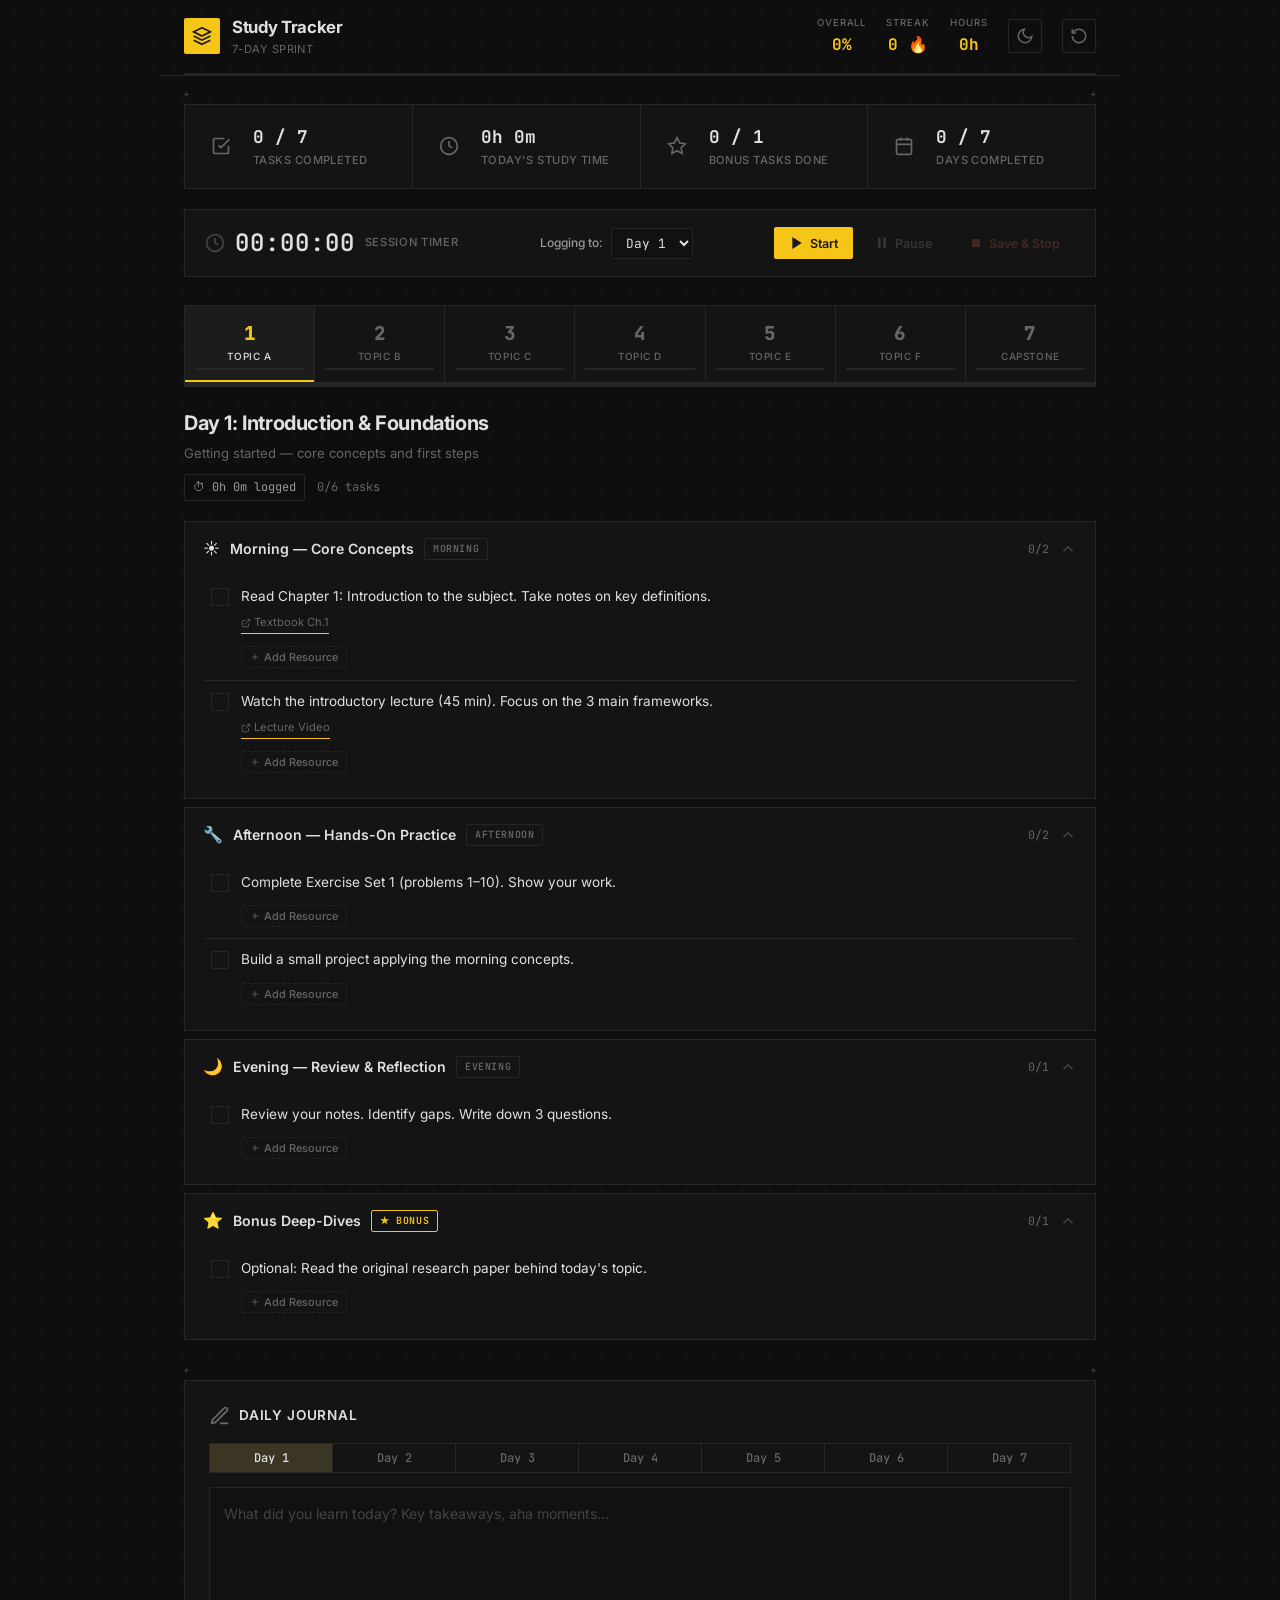
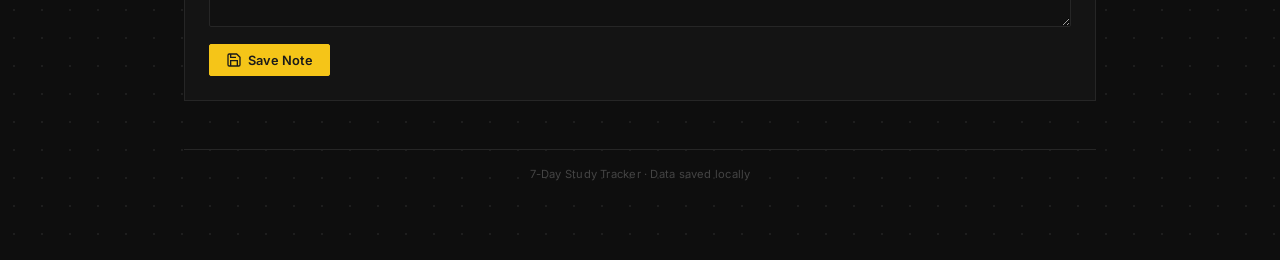
==== study-tracker-webapp-boilerplate/public/index.html @ abbd9bbf "feat: add study-tracker-webapp-boilerplate Reusable boilerplate extracted from Seven-day-AI-Finance-" ====
<!DOCTYPE html>
<html lang="en">
<head>
  <meta charset="UTF-8">
  <meta name="viewport" content="width=device-width, initial-scale=1.0">
  <!-- ✏️ CUSTOMIZE: Page title -->
  <title>7-Day Study Tracker</title>
  <meta name="description" content="Interactive 7-day study tracker">
  <link rel="preconnect" href="https://fonts.googleapis.com">
  <link rel="preconnect" href="https://fonts.gstatic.com" crossorigin>
  <link href="https://fonts.googleapis.com/css2?family=Inter:wght@300;400;500;600;700;800;900&family=JetBrains+Mono:wght@400;500;600&display=swap" rel="stylesheet">
  <link rel="stylesheet" href="style.css">
</head>
<body>
  <div class="app">
    <div class="particles" id="particles"></div>

    <header class="header">
      <div class="header-content">
        <div class="header-left">
          <div class="logo">
            <div class="logo-icon">
              <svg viewBox="0 0 24 24" fill="none" stroke="currentColor" stroke-width="2">
                <path d="M12 2L2 7l10 5 10-5-10-5z"/>
                <path d="M2 17l10 5 10-5"/>
                <path d="M2 12l10 5 10-5"/>
              </svg>
            </div>
            <div>
              <!-- ✏️ CUSTOMIZE: title + subtitle -->
              <h1>Study Tracker</h1>
              <p class="subtitle">7-Day Sprint</p>
            </div>
          </div>
        </div>
        <div class="header-right">
          <div class="header-stat"><span class="stat-label">Overall</span><span class="stat-value" id="overallPercent">0%</span></div>
          <div class="header-stat"><span class="stat-label">Streak</span><span class="stat-value" id="streakCount">0 🔥</span></div>
          <div class="header-stat"><span class="stat-label">Hours</span><span class="stat-value" id="totalHours">0h</span></div>
          <button class="btn-theme" id="themeToggle" title="Toggle theme">
            <svg class="theme-icon icon-moon" viewBox="0 0 24 24" fill="none" stroke="currentColor" stroke-width="2" width="18" height="18"><path d="M21 12.79A9 9 0 1 1 11.21 3 7 7 0 0 0 21 12.79z"/></svg>
            <svg class="theme-icon icon-sun" viewBox="0 0 24 24" fill="none" stroke="currentColor" stroke-width="2" width="18" height="18"><circle cx="12" cy="12" r="5"/><line x1="12" y1="1" x2="12" y2="3"/><line x1="12" y1="21" x2="12" y2="23"/><line x1="4.22" y1="4.22" x2="5.64" y2="5.64"/><line x1="18.36" y1="18.36" x2="19.78" y2="19.78"/><line x1="1" y1="12" x2="3" y2="12"/><line x1="21" y1="12" x2="23" y2="12"/><line x1="4.22" y1="19.78" x2="5.64" y2="18.36"/><line x1="18.36" y1="5.64" x2="19.78" y2="4.22"/></svg>
          </button>
          <button class="btn-reset" id="resetBtn" title="Reset all progress">
            <svg viewBox="0 0 24 24" fill="none" stroke="currentColor" stroke-width="2" width="18" height="18"><path d="M3 12a9 9 0 1 0 9-9 9.75 9.75 0 0 0-6.74 2.74L3 8"/><path d="M3 3v5h5"/></svg>
          </button>
        </div>
      </div>
      <div class="overall-progress"><div class="overall-progress-bar" id="overallBar" style="width: 0%"></div></div>
    </header>

    <div class="stats-grid">
      <div class="stat-card"><div class="stat-card-icon tasks-icon"><svg viewBox="0 0 24 24" fill="none" stroke="currentColor" stroke-width="2"><path d="M9 11l3 3L22 4"/><path d="M21 12v7a2 2 0 0 1-2 2H5a2 2 0 0 1-2-2V5a2 2 0 0 1 2-2h11"/></svg></div><div class="stat-card-info"><span class="stat-card-value" id="completedTasks">0 / 0</span><span class="stat-card-label">Tasks Completed</span></div></div>
      <div class="stat-card"><div class="stat-card-icon time-icon"><svg viewBox="0 0 24 24" fill="none" stroke="currentColor" stroke-width="2"><circle cx="12" cy="12" r="10"/><path d="M12 6v6l4 2"/></svg></div><div class="stat-card-info"><span class="stat-card-value" id="todayHours">0h 0m</span><span class="stat-card-label">Today's Study Time</span></div></div>
      <div class="stat-card"><div class="stat-card-icon bonus-icon"><svg viewBox="0 0 24 24" fill="none" stroke="currentColor" stroke-width="2"><polygon points="12 2 15.09 8.26 22 9.27 17 14.14 18.18 21.02 12 17.77 5.82 21.02 7 14.14 2 9.27 8.91 8.26 12 2"/></svg></div><div class="stat-card-info"><span class="stat-card-value" id="bonusDone">0 / 0</span><span class="stat-card-label">Bonus Tasks Done</span></div></div>
      <div class="stat-card"><div class="stat-card-icon days-icon"><svg viewBox="0 0 24 24" fill="none" stroke="currentColor" stroke-width="2"><rect x="3" y="4" width="18" height="18" rx="2" ry="2"/><line x1="16" y1="2" x2="16" y2="6"/><line x1="8" y1="2" x2="8" y2="6"/><line x1="3" y1="10" x2="21" y2="10"/></svg></div><div class="stat-card-info"><span class="stat-card-value" id="daysComplete">0 / 7</span><span class="stat-card-label">Days Completed</span></div></div>
    </div>

    <div class="timer-bar">
      <div class="timer-display"><div class="timer-icon" id="timerPulse"><svg viewBox="0 0 24 24" fill="none" stroke="currentColor" stroke-width="2" width="20" height="20"><circle cx="12" cy="12" r="10"/><path d="M12 6v6l4 2"/></svg></div><span class="timer-time" id="timerDisplay">00:00:00</span><span class="timer-label">Session Timer</span></div>
      <div class="timer-day-select"><label for="timerDay">Logging to:</label>
        <!-- ✏️ CUSTOMIZE: match day count -->
        <select id="timerDay"><option value="1">Day 1</option><option value="2">Day 2</option><option value="3">Day 3</option><option value="4">Day 4</option><option value="5">Day 5</option><option value="6">Day 6</option><option value="7">Day 7</option></select>
      </div>
      <div class="timer-controls">
        <button class="timer-btn start" id="timerStart"><svg viewBox="0 0 24 24" fill="currentColor" width="16" height="16"><polygon points="5 3 19 12 5 21 5 3"/></svg> Start</button>
        <button class="timer-btn pause" id="timerPause" disabled><svg viewBox="0 0 24 24" fill="currentColor" width="16" height="16"><rect x="6" y="4" width="4" height="16"/><rect x="14" y="4" width="4" height="16"/></svg> Pause</button>
        <button class="timer-btn stop" id="timerStop" disabled><svg viewBox="0 0 24 24" fill="currentColor" width="16" height="16"><rect x="6" y="6" width="12" height="12" rx="1"/></svg> Save & Stop</button>
      </div>
    </div>

    <!-- ✏️ CUSTOMIZE: day pills — one per day, short topic label -->
    <nav class="day-nav">
      <button class="day-pill active" data-day="1"><span class="day-pill-number">1</span><span class="day-pill-label">Topic A</span><div class="day-pill-progress"><div class="day-pill-bar" id="dayBar1"></div></div></button>
      <button class="day-pill" data-day="2"><span class="day-pill-number">2</span><span class="day-pill-label">Topic B</span><div class="day-pill-progress"><div class="day-pill-bar" id="dayBar2"></div></div></button>
      <button class="day-pill" data-day="3"><span class="day-pill-number">3</span><span class="day-pill-label">Topic C</span><div class="day-pill-progress"><div class="day-pill-bar" id="dayBar3"></div></div></button>
      <button class="day-pill" data-day="4"><span class="day-pill-number">4</span><span class="day-pill-label">Topic D</span><div class="day-pill-progress"><div class="day-pill-bar" id="dayBar4"></div></div></button>
      <button class="day-pill" data-day="5"><span class="day-pill-number">5</span><span class="day-pill-label">Topic E</span><div class="day-pill-progress"><div class="day-pill-bar" id="dayBar5"></div></div></button>
      <button class="day-pill" data-day="6"><span class="day-pill-number">6</span><span class="day-pill-label">Topic F</span><div class="day-pill-progress"><div class="day-pill-bar" id="dayBar6"></div></div></button>
      <button class="day-pill" data-day="7"><span class="day-pill-number">7</span><span class="day-pill-label">Capstone</span><div class="day-pill-progress"><div class="day-pill-bar" id="dayBar7"></div></div></button>
    </nav>

    <main class="day-panels" id="dayPanels"></main>

    <section class="journal-section">
      <h2 class="section-title"><svg viewBox="0 0 24 24" fill="none" stroke="currentColor" stroke-width="2" width="22" height="22"><path d="M12 20h9"/><path d="M16.5 3.5a2.121 2.121 0 0 1 3 3L7 19l-4 1 1-4L16.5 3.5z"/></svg> Daily Journal</h2>
      <!-- ✏️ CUSTOMIZE: match day count -->
      <div class="journal-tabs">
        <button class="journal-tab active" data-jday="1">Day 1</button><button class="journal-tab" data-jday="2">Day 2</button><button class="journal-tab" data-jday="3">Day 3</button><button class="journal-tab" data-jday="4">Day 4</button><button class="journal-tab" data-jday="5">Day 5</button><button class="journal-tab" data-jday="6">Day 6</button><button class="journal-tab" data-jday="7">Day 7</button>
      </div>
      <div class="journal-area">
        <textarea id="journalText" placeholder="What did you learn today? Key takeaways, aha moments..."></textarea>
        <button class="journal-save" id="journalSave"><svg viewBox="0 0 24 24" fill="none" stroke="currentColor" stroke-width="2" width="16" height="16"><path d="M19 21H5a2 2 0 0 1-2-2V5a2 2 0 0 1 2-2h11l5 5v11a2 2 0 0 1-2 2z"/><polyline points="17 21 17 13 7 13 7 21"/><polyline points="7 3 7 8 15 8"/></svg> Save Note</button>
      </div>
    </section>

    <footer class="footer"><p>7-Day Study Tracker · Data saved locally</p></footer>
  </div>
  <script src="app.js"></script>
</body>
</html>
---- study-tracker-webapp-boilerplate/public/style.css ----
/* ===== DESIGN TOKENS — F13-INSPIRED ===== */
:root {
  /* Dark palette (default) */
  --bg-primary: #0e0e0e;
  --bg-secondary: #161616;
  --bg-card: #141414;
  --bg-card-hover: #1c1c1c;
  --bg-surface: #111111;

  /* Accent — warm yellow */
  --accent: #F5C518;
  --accent-hover: #d4a017;
  --accent-dim: rgba(245, 197, 24, 0.10);
  --accent-text: #1a1a1a;

  /* Functional */
  --green: #3cb371;
  --green-dim: rgba(60, 179, 113, 0.10);
  --red: #cd5c5c;
  --red-dim: rgba(205, 92, 92, 0.08);

  /* Text */
  --text-primary: #e0e0e0;
  --text-secondary: #999999;
  --text-muted: #666666;
  --text-dim: #444444;

  /* Borders */
  --border-color: #262626;
  --border-hover: #3a3a3a;
  --border-active: #F5C518;

  /* Grid dots */
  --dot-color: #1e1e1e;

  /* Layout */
  --container-max: 960px;
  --radius: 2px;

  /* Shadows — minimal */
  --shadow: 0 1px 2px rgba(0,0,0,0.15);

  /* Transitions */
  --transition: 0.2s ease;
}

/* ===== LIGHT THEME ===== */
[data-theme="light"] {
  --bg-primary: #fafaf8;
  --bg-secondary: #f0f0ec;
  --bg-card: #ffffff;
  --bg-card-hover: #f8f8f5;
  --bg-surface: #f5f5f2;

  --accent: #F5C518;
  --accent-hover: #d4a017;
  --accent-dim: rgba(245, 197, 24, 0.10);
  --accent-text: #1a1a1a;

  --green: #2d8a4e;
  --green-dim: rgba(45, 138, 78, 0.08);
  --red: #c93c37;
  --red-dim: rgba(201, 60, 55, 0.06);

  --text-primary: #1a1a1a;
  --text-secondary: #555555;
  --text-muted: #888888;
  --text-dim: #bbbbbb;

  --border-color: #e0e0dc;
  --border-hover: #ccc;
  --border-active: #1a1a1a;

  --dot-color: #d8d8d4;

  --shadow: 0 1px 2px rgba(0,0,0,0.04);
}

/* ===== RESET & BASE ===== */
*, *::before, *::after {
  box-sizing: border-box;
  margin: 0;
  padding: 0;
}

html {
  scroll-behavior: smooth;
  -webkit-font-smoothing: antialiased;
  -moz-osx-font-smoothing: grayscale;
}

body {
  font-family: 'Inter', -apple-system, BlinkMacSystemFont, sans-serif;
  background-color: var(--bg-primary);
  background-image: radial-gradient(circle, var(--dot-color) 0.8px, transparent 0.8px);
  background-size: 28px 28px;
  color: var(--text-primary);
  line-height: 1.6;
  min-height: 100vh;
  overflow-x: hidden;
  transition: background-color 0.3s ease, color 0.3s ease;
}

/* Smooth theme transitions */
.header, .stat-card, .timer-bar, .block-card,
.day-pill, .journal-section, #journalText,
.timer-day-select select, .task-checkbox,
.journal-tab, .resource-link, .footer,
.block-header, .add-resource-form, .resource-input {
  transition: background-color 0.3s ease, color 0.3s ease,
              border-color 0.3s ease;
}

/* ===== HIDE PARTICLES (replaced by dot grid) ===== */
.particles {
  display: none;
}

/* ===== APP CONTAINER ===== */
.app {
  position: relative;
  z-index: 1;
  max-width: var(--container-max);
  margin: 0 auto;
  padding: 0 24px 60px;
}

/* ===== HEADER ===== */
.header {
  position: sticky;
  top: 0;
  z-index: 100;
  background-color: var(--bg-primary);
  background-image: radial-gradient(circle, var(--dot-color) 0.8px, transparent 0.8px);
  background-size: 28px 28px;
  border-bottom: 1px solid var(--border-color);
  margin: 0 -24px;
  padding: 0 24px;
}

.header-content {
  display: flex;
  align-items: center;
  justify-content: space-between;
  padding: 14px 0;
  gap: 16px;
}

.header-left { display: flex; align-items: center; }

.logo {
  display: flex;
  align-items: center;
  gap: 12px;
}

.logo-icon {
  width: 36px;
  height: 36px;
  background: var(--accent);
  border-radius: var(--radius);
  display: flex;
  align-items: center;
  justify-content: center;
  color: var(--accent-text);
  flex-shrink: 0;
}

.logo-icon svg {
  width: 20px;
  height: 20px;
}

.logo h1 {
  font-size: 1.05rem;
  font-weight: 700;
  color: var(--text-primary);
  letter-spacing: -0.02em;
}

.subtitle {
  font-size: 0.7rem;
  color: var(--text-muted);
  font-weight: 400;
  letter-spacing: 0.04em;
  text-transform: uppercase;
}

.header-right {
  display: flex;
  align-items: center;
  gap: 20px;
}

.header-stat {
  display: flex;
  flex-direction: column;
  align-items: center;
  gap: 1px;
}

.stat-label {
  font-size: 0.6rem;
  color: var(--text-muted);
  text-transform: uppercase;
  letter-spacing: 0.1em;
  font-weight: 500;
}

.stat-value {
  font-size: 1rem;
  font-weight: 700;
  font-family: 'JetBrains Mono', monospace;
  color: var(--accent);
}

.btn-reset {
  background: transparent;
  border: 1px solid var(--border-color);
  color: var(--text-muted);
  border-radius: var(--radius);
  padding: 7px;
  cursor: pointer;
  transition: all var(--transition);
  display: flex;
  align-items: center;
  justify-content: center;
}

.btn-reset:hover {
  border-color: var(--red);
  color: var(--red);
}

/* Theme toggle */
.btn-theme {
  background: transparent;
  border: 1px solid var(--border-color);
  color: var(--text-muted);
  border-radius: var(--radius);
  padding: 7px;
  cursor: pointer;
  transition: all var(--transition);
  display: flex;
  align-items: center;
  justify-content: center;
  position: relative;
  width: 34px;
  height: 34px;
  overflow: hidden;
}

.btn-theme:hover {
  border-color: var(--accent);
  color: var(--accent);
}

.btn-theme .theme-icon {
  position: absolute;
  transition: transform 0.3s ease, opacity 0.2s ease;
}

.btn-theme .icon-sun { opacity: 0; transform: rotate(-90deg) scale(0.5); }
.btn-theme .icon-moon { opacity: 1; transform: rotate(0deg) scale(1); }

[data-theme="light"] .btn-theme .icon-sun { opacity: 1; transform: rotate(0deg) scale(1); }
[data-theme="light"] .btn-theme .icon-moon { opacity: 0; transform: rotate(90deg) scale(0.5); }

/* Overall progress */
.overall-progress {
  height: 2px;
  background: var(--border-color);
  overflow: hidden;
}

.overall-progress-bar {
  height: 100%;
  background: var(--accent);
  transition: width 0.6s cubic-bezier(0.4, 0, 0.2, 1);
}

/* ===== STATS GRID ===== */
.stats-grid {
  display: grid;
  grid-template-columns: repeat(4, 1fr);
  gap: 1px;
  margin-top: 28px;
  background: var(--border-color);
  border: 1px solid var(--border-color);
  position: relative;
}

/* F13-style corner markers */
.stats-grid::before,
.stats-grid::after {
  content: '+';
  position: absolute;
  font-family: 'JetBrains Mono', monospace;
  font-size: 11px;
  color: var(--text-dim);
  pointer-events: none;
  z-index: 2;
  line-height: 1;
}

.stats-grid::before { top: -16px; left: -2px; }
.stats-grid::after { top: -16px; right: -2px; }

.stat-card {
  background: var(--bg-card);
  padding: 18px;
  display: flex;
  align-items: center;
  gap: 14px;
  transition: background var(--transition);
}

.stat-card:hover {
  background: var(--bg-card-hover);
}

.stat-card-icon {
  width: 36px;
  height: 36px;
  display: flex;
  align-items: center;
  justify-content: center;
  flex-shrink: 0;
  color: var(--text-muted);
}

.stat-card-icon svg {
  width: 20px;
  height: 20px;
}

/* Remove colored icon backgrounds — monochrome */
.tasks-icon, .time-icon, .bonus-icon, .days-icon {
  background: none;
  color: var(--text-muted);
}

.stat-card-info { display: flex; flex-direction: column; gap: 1px; }

.stat-card-value {
  font-size: 1.1rem;
  font-weight: 700;
  font-family: 'JetBrains Mono', monospace;
}

.stat-card-label {
  font-size: 0.7rem;
  color: var(--text-muted);
  font-weight: 500;
  text-transform: uppercase;
  letter-spacing: 0.04em;
}

/* ===== TIMER BAR ===== */
.timer-bar {
  margin-top: 20px;
  background: var(--bg-card);
  border: 1px solid var(--border-color);
  padding: 14px 20px;
  display: flex;
  align-items: center;
  justify-content: space-between;
  gap: 16px;
  flex-wrap: wrap;
}

.timer-display {
  display: flex;
  align-items: center;
  gap: 10px;
}

.timer-icon {
  color: var(--text-dim);
  display: flex;
  transition: color var(--transition);
}

.timer-icon.active {
  color: var(--accent);
  animation: pulse 1.5s ease-in-out infinite;
}

@keyframes pulse {
  0%, 100% { opacity: 1; }
  50% { opacity: 0.4; }
}

.timer-time {
  font-family: 'JetBrains Mono', monospace;
  font-size: 1.5rem;
  font-weight: 600;
  letter-spacing: 0.04em;
  color: var(--text-primary);
}

.timer-label {
  font-size: 0.7rem;
  color: var(--text-muted);
  font-weight: 500;
  text-transform: uppercase;
  letter-spacing: 0.06em;
}

.timer-day-select {
  display: flex;
  align-items: center;
  gap: 8px;
}

.timer-day-select label {
  font-size: 0.75rem;
  color: var(--text-secondary);
  font-weight: 500;
}

.timer-day-select select {
  background: var(--bg-surface);
  border: 1px solid var(--border-color);
  color: var(--text-primary);
  padding: 5px 10px;
  border-radius: var(--radius);
  font-family: 'JetBrains Mono', monospace;
  font-size: 0.8rem;
  cursor: pointer;
  outline: none;
  transition: border-color var(--transition);
}

.timer-day-select select:focus {
  border-color: var(--accent);
}

.timer-controls {
  display: flex;
  gap: 6px;
}

.timer-btn {
  display: flex;
  align-items: center;
  gap: 5px;
  padding: 7px 14px;
  border: 1px solid transparent;
  border-radius: var(--radius);
  font-family: 'Inter', sans-serif;
  font-size: 0.78rem;
  font-weight: 600;
  cursor: pointer;
  transition: all var(--transition);
}

.timer-btn:disabled {
  opacity: 0.25;
  cursor: not-allowed;
}

.timer-btn.start {
  background: var(--accent);
  color: var(--accent-text);
  border-color: var(--accent);
}

.timer-btn.start:not(:disabled):hover {
  background: var(--accent-hover);
  border-color: var(--accent-hover);
}

.timer-btn.pause {
  background: transparent;
  color: var(--text-secondary);
  border-color: var(--border-color);
}

.timer-btn.pause:not(:disabled):hover {
  border-color: var(--text-secondary);
}

.timer-btn.stop {
  background: transparent;
  color: var(--red);
  border-color: var(--border-color);
}

.timer-btn.stop:not(:disabled):hover {
  border-color: var(--red);
}

/* ===== DAY NAVIGATION ===== */
.day-nav {
  display: flex;
  gap: 1px;
  margin-top: 28px;
  overflow-x: auto;
  padding-bottom: 4px;
  background: var(--border-color);
  border: 1px solid var(--border-color);
  scrollbar-width: thin;
  scrollbar-color: var(--text-dim) transparent;
}

.day-pill {
  flex: 1;
  min-width: 100px;
  background: var(--bg-card);
  border: none;
  padding: 14px 10px 12px;
  cursor: pointer;
  transition: all var(--transition);
  display: flex;
  flex-direction: column;
  align-items: center;
  gap: 4px;
  color: var(--text-muted);
  font-family: 'Inter', sans-serif;
  position: relative;
}

.day-pill:hover {
  background: var(--bg-card-hover);
  color: var(--text-secondary);
}

.day-pill.active {
  background: var(--bg-card-hover);
  color: var(--text-primary);
}

.day-pill.active::after {
  content: '';
  position: absolute;
  bottom: 0;
  left: 0;
  right: 0;
  height: 2px;
  background: var(--accent);
}

.day-pill.completed {
  color: var(--green);
}

.day-pill-number {
  font-size: 1.2rem;
  font-weight: 800;
  font-family: 'JetBrains Mono', monospace;
  transition: color var(--transition);
}

.day-pill.active .day-pill-number { color: var(--accent); }
.day-pill.completed .day-pill-number { color: var(--green); }

.day-pill-label {
  font-size: 0.62rem;
  font-weight: 500;
  text-transform: uppercase;
  letter-spacing: 0.06em;
}

.day-pill-progress {
  width: 100%;
  height: 2px;
  background: var(--border-color);
  overflow: hidden;
  margin-top: 2px;
}

.day-pill-bar {
  height: 100%;
  background: var(--accent);
  transition: width 0.6s cubic-bezier(0.4, 0, 0.2, 1);
  width: 0%;
}

.day-pill.completed .day-pill-bar {
  background: var(--green);
}

/* ===== DAY PANELS ===== */
.day-panels {
  margin-top: 20px;
}

.day-panel {
  display: none;
  animation: fadeSlideIn 0.25s ease;
}

.day-panel.active {
  display: block;
}

@keyframes fadeSlideIn {
  from { opacity: 0; transform: translateY(8px); }
  to { opacity: 1; transform: translateY(0); }
}

.day-header {
  margin-bottom: 20px;
}

.day-title {
  font-size: 1.25rem;
  font-weight: 700;
  letter-spacing: -0.02em;
  margin-bottom: 4px;
}

.day-subtitle {
  font-size: 0.82rem;
  color: var(--text-muted);
}

.day-meta {
  display: flex;
  align-items: center;
  gap: 12px;
  margin-top: 10px;
}

.day-time-logged {
  font-size: 0.75rem;
  color: var(--text-secondary);
  font-family: 'JetBrains Mono', monospace;
  border: 1px solid var(--border-color);
  padding: 3px 8px;
  border-radius: var(--radius);
}

.day-progress-text {
  font-size: 0.75rem;
  color: var(--text-muted);
  font-family: 'JetBrains Mono', monospace;
}

/* ===== BLOCK CARDS ===== */
.block-card {
  background: var(--bg-card);
  border: 1px solid var(--border-color);
  margin-bottom: 8px;
  overflow: hidden;
}

.block-card:hover {
  border-color: var(--border-hover);
}

.block-header {
  display: flex;
  align-items: center;
  justify-content: space-between;
  padding: 14px 18px;
  cursor: pointer;
  user-select: none;
  transition: background var(--transition);
}

.block-header:hover {
  background: var(--bg-card-hover);
}

.block-header-left {
  display: flex;
  align-items: center;
  gap: 10px;
}

.block-icon {
  font-size: 1rem;
}

.block-title {
  font-size: 0.88rem;
  font-weight: 600;
}

.block-badge {
  font-size: 0.62rem;
  font-weight: 600;
  padding: 2px 8px;
  border-radius: var(--radius);
  font-family: 'JetBrains Mono', monospace;
  text-transform: uppercase;
  letter-spacing: 0.06em;
  border: 1px solid var(--border-color);
  color: var(--text-muted);
}

/* Uniform badges — monochrome except bonus */
.badge-morning { border-color: var(--border-color); color: var(--text-muted); }
.badge-afternoon { border-color: var(--border-color); color: var(--text-muted); }
.badge-evening { border-color: var(--border-color); color: var(--text-muted); }
.badge-bonus { border-color: var(--accent); color: var(--accent); }

.block-header-right {
  display: flex;
  align-items: center;
  gap: 10px;
}

.block-count {
  font-size: 0.72rem;
  color: var(--text-muted);
  font-family: 'JetBrains Mono', monospace;
}

.block-chevron {
  color: var(--text-dim);
  transition: transform var(--transition);
  display: flex;
}

.block-card.expanded .block-chevron {
  transform: rotate(180deg);
}

.block-content {
  max-height: 0;
  overflow: hidden;
  transition: max-height 0.35s cubic-bezier(0.4, 0, 0.2, 1);
}

.block-card.expanded .block-content {
  max-height: 2000px;
}

.block-tasks {
  padding: 0 18px 14px;
  display: flex;
  flex-direction: column;
  gap: 0;
}

/* ===== TASK ITEMS ===== */
.task-item {
  display: flex;
  align-items: flex-start;
  gap: 12px;
  padding: 10px 8px;
  border-bottom: 1px solid var(--border-color);
  transition: background var(--transition);
  cursor: pointer;
}

.task-item:last-child {
  border-bottom: none;
}

.task-item:hover {
  background: var(--bg-card-hover);
}

/* Square checkboxes — f13 style */
.task-checkbox {
  appearance: none;
  -webkit-appearance: none;
  width: 18px;
  height: 18px;
  min-width: 18px;
  border: 1.5px solid var(--border-color);
  border-radius: 0;
  cursor: pointer;
  transition: all var(--transition);
  position: relative;
  margin-top: 2px;
  background: transparent;
}

.task-checkbox:hover {
  border-color: var(--accent);
}

.task-checkbox:checked {
  background: var(--accent);
  border-color: var(--accent);
}

.task-checkbox:checked::after {
  content: '';
  position: absolute;
  top: 2px;
  left: 5px;
  width: 5px;
  height: 9px;
  border: solid var(--accent-text);
  border-width: 0 2px 2px 0;
  transform: rotate(45deg);
}

.task-info {
  flex: 1;
  display: flex;
  flex-direction: column;
  gap: 4px;
}

.task-text {
  font-size: 0.85rem;
  color: var(--text-primary);
  line-height: 1.55;
  transition: all var(--transition);
}

.task-item.done .task-text {
  color: var(--text-dim);
  text-decoration: line-through;
  text-decoration-color: var(--text-dim);
}

/* Resource links — minimal, underline style */
.task-resources {
  display: flex;
  flex-wrap: wrap;
  gap: 8px;
  margin-top: 2px;
}

.resource-link {
  font-size: 0.7rem;
  color: var(--text-muted);
  background: none;
  padding: 1px 0;
  text-decoration: none;
  border-bottom: 1px solid var(--accent);
  transition: all var(--transition);
  display: inline-flex;
  align-items: center;
  gap: 3px;
}

.resource-link:hover {
  color: var(--text-primary);
}

.resource-link svg {
  width: 10px;
  height: 10px;
}

/* ===== JOURNAL ===== */
.journal-section {
  margin-top: 40px;
  background: var(--bg-card);
  border: 1px solid var(--border-color);
  padding: 24px;
  position: relative;
}

/* F13-style corner markers */
.journal-section::before,
.journal-section::after {
  content: '+';
  position: absolute;
  font-family: 'JetBrains Mono', monospace;
  font-size: 11px;
  color: var(--text-dim);
  pointer-events: none;
  z-index: 2;
  line-height: 1;
}

.journal-section::before { top: -16px; left: -2px; }
.journal-section::after { top: -16px; right: -2px; }

.section-title {
  display: flex;
  align-items: center;
  gap: 8px;
  font-size: 0.85rem;
  font-weight: 600;
  margin-bottom: 16px;
  color: var(--text-primary);
  text-transform: uppercase;
  letter-spacing: 0.06em;
}

.section-title svg { color: var(--text-muted); }

.journal-tabs {
  display: flex;
  gap: 1px;
  margin-bottom: 14px;
  background: var(--border-color);
  border: 1px solid var(--border-color);
  flex-wrap: wrap;
}

.journal-tab {
  padding: 6px 14px;
  border: none;
  background: var(--bg-card);
  color: var(--text-muted);
  font-family: 'JetBrains Mono', monospace;
  font-size: 0.75rem;
  font-weight: 500;
  cursor: pointer;
  transition: all var(--transition);
  flex: 1;
  text-align: center;
}

.journal-tab:hover {
  background: var(--bg-card-hover);
  color: var(--text-secondary);
}

.journal-tab.active {
  background: var(--accent-dim);
  color: var(--text-primary);
}

.journal-tab.has-content::after {
  content: '';
  display: inline-block;
  width: 4px;
  height: 4px;
  background: var(--accent);
  border-radius: 50%;
  margin-left: 5px;
  vertical-align: middle;
}

.journal-area {
  position: relative;
}

#journalText {
  width: 100%;
  min-height: 140px;
  background: var(--bg-surface);
  border: 1px solid var(--border-color);
  border-radius: var(--radius);
  color: var(--text-primary);
  font-family: 'Inter', sans-serif;
  font-size: 0.88rem;
  line-height: 1.7;
  padding: 14px;
  resize: vertical;
  outline: none;
  transition: border-color var(--transition);
}

#journalText:focus {
  border-color: var(--accent);
}

#journalText::placeholder {
  color: var(--text-dim);
}

.journal-save {
  display: inline-flex;
  align-items: center;
  gap: 6px;
  margin-top: 10px;
  padding: 7px 16px;
  background: var(--accent);
  border: 1px solid var(--accent);
  border-radius: var(--radius);
  color: var(--accent-text);
  font-family: 'Inter', sans-serif;
  font-size: 0.8rem;
  font-weight: 600;
  cursor: pointer;
  transition: all var(--transition);
}

.journal-save:hover {
  background: var(--accent-hover);
  border-color: var(--accent-hover);
}

.journal-save.saved {
  background: var(--green);
  border-color: var(--green);
  color: white;
}

/* ===== FOOTER ===== */
.footer {
  margin-top: 48px;
  text-align: center;
  padding: 16px 0;
  border-top: 1px solid var(--border-color);
}

.footer p {
  font-size: 0.7rem;
  color: var(--text-dim);
  letter-spacing: 0.02em;
}

/* ===== CUSTOM RESOURCES ===== */
.add-resource-wrapper {
  margin-top: 6px;
}

.add-resource-btn {
  display: inline-flex;
  align-items: center;
  gap: 4px;
  font-size: 0.68rem;
  color: var(--text-muted);
  background: transparent;
  border: 1px dashed var(--border-color);
  border-radius: var(--radius);
  padding: 3px 8px;
  cursor: pointer;
  font-family: 'Inter', sans-serif;
  font-weight: 500;
  transition: all var(--transition);
}

.add-resource-btn:hover {
  color: var(--accent);
  border-color: var(--accent);
}

.add-resource-btn svg {
  width: 10px;
  height: 10px;
}

.add-resource-form {
  margin-top: 8px;
  padding: 10px;
  background: var(--bg-surface);
  border: 1px solid var(--border-color);
  border-radius: var(--radius);
  flex-direction: column;
  gap: 6px;
  animation: fadeSlideIn 0.2s ease;
}

.resource-input {
  width: 100%;
  padding: 7px 10px;
  background: var(--bg-secondary);
  border: 1px solid var(--border-color);
  border-radius: var(--radius);
  color: var(--text-primary);
  font-family: 'Inter', sans-serif;
  font-size: 0.8rem;
  outline: none;
  transition: border-color var(--transition);
}

.resource-input:focus {
  border-color: var(--accent);
}

.resource-input::placeholder {
  color: var(--text-dim);
}

.resource-form-actions {
  display: flex;
  gap: 6px;
}

.resource-form-btn {
  padding: 5px 12px;
  border-radius: var(--radius);
  font-family: 'Inter', sans-serif;
  font-size: 0.75rem;
  font-weight: 600;
  cursor: pointer;
  transition: all var(--transition);
  border: 1px solid transparent;
}

.resource-form-btn.save {
  background: var(--accent);
  color: var(--accent-text);
  border-color: var(--accent);
}

.resource-form-btn.save:hover {
  background: var(--accent-hover);
}

.resource-form-btn.cancel {
  background: transparent;
  color: var(--text-muted);
  border-color: var(--border-color);
}

.resource-form-btn.cancel:hover {
  border-color: var(--text-muted);
}

.custom-resource {
  position: relative;
}

.resource-remove {
  display: inline-flex;
  align-items: center;
  justify-content: center;
  width: 13px;
  height: 13px;
  font-size: 0.65rem;
  line-height: 1;
  border-radius: 0;
  background: var(--red-dim);
  color: var(--red);
  margin-left: 3px;
  cursor: pointer;
  transition: all var(--transition);
  font-style: normal;
}

.resource-remove:hover {
  background: var(--red);
  color: white;
}

/* ===== COMMENTS (Google Docs gutter) ===== */
.task-item {
  position: relative;
}

/* Trigger button on each task */
.comment-trigger {
  display: flex;
  align-items: center;
  justify-content: center;
  width: 26px;
  height: 26px;
  background: transparent;
  border: 1px solid transparent;
  border-radius: var(--radius);
  color: var(--text-dim);
  cursor: pointer;
  transition: all var(--transition);
  flex-shrink: 0;
  opacity: 0;
  pointer-events: none;
  position: relative;
}

.task-item:hover .comment-trigger,
.comment-trigger.has-comments {
  opacity: 1;
  pointer-events: auto;
}

.comment-trigger:hover {
  color: var(--accent);
  border-color: var(--accent);
  background: var(--accent-dim);
}

.comment-trigger.has-comments {
  color: var(--accent);
}

.comment-trigger svg { width: 14px; height: 14px; }

.comment-count {
  position: absolute;
  top: -4px;
  right: -4px;
  min-width: 14px;
  height: 14px;
  font-size: 0.55rem;
  font-weight: 700;
  font-family: 'JetBrains Mono', monospace;
  background: var(--accent);
  color: var(--accent-text);
  border-radius: 7px;
  display: flex;
  align-items: center;
  justify-content: center;
  padding: 0 3px;
  line-height: 1;
}

.comment-count:empty { display: none; }

/* Active task highlight */
.task-item.commenting {
  background: var(--accent-dim) !important;
  border-left: 3px solid var(--accent);
  padding-left: 5px;
}

/* Right-side comment cards (always visible) */
.comment-card {
  position: fixed;
  width: 260px;
  background: var(--bg-card);
  border: 1px solid var(--border-color);
  border-left: 3px solid var(--accent);
  z-index: 50;
  font-family: 'Inter', sans-serif;
  transition: top 0.15s ease, opacity 0.15s ease;
  pointer-events: auto;
  max-height: 360px;
  display: flex;
  flex-direction: column;
}

.comment-card.composing {
  z-index: 1000;
  box-shadow: 0 4px 20px rgba(0,0,0,0.12);
}

[data-theme="light"] .comment-card.composing {
  box-shadow: 0 4px 20px rgba(0,0,0,0.06);
}

/* Comment items */
.comment-list {
  overflow-y: auto;
  flex: 1;
  min-height: 0;
}

.comment-item {
  padding: 8px 12px;
  border-bottom: 1px solid var(--border-color);
}

.comment-item:last-child { border-bottom: none; }

.comment-text {
  font-size: 0.8rem;
  color: var(--text-primary);
  line-height: 1.45;
  margin: 0;
  white-space: pre-wrap;
  word-break: break-word;
}

.comment-meta {
  display: flex;
  align-items: center;
  justify-content: space-between;
  margin-top: 4px;
}

.comment-time {
  font-size: 0.6rem;
  color: var(--text-dim);
  font-family: 'JetBrains Mono', monospace;
}

.comment-delete {
  font-size: 0.6rem;
  color: var(--text-dim);
  background: transparent;
  border: none;
  cursor: pointer;
  font-family: 'Inter', sans-serif;
  padding: 1px 3px;
  opacity: 0;
  transition: all var(--transition);
}

.comment-item:hover .comment-delete { opacity: 1; }
.comment-delete:hover { color: var(--red); }

/* Compose area */
.comment-compose {
  padding: 8px 12px;
  border-top: 1px solid var(--border-color);
  flex-shrink: 0;
}

.comment-input {
  width: 100%;
  min-height: 36px;
  max-height: 100px;
  padding: 6px 8px;
  background: var(--bg-surface);
  border: 1px solid var(--border-color);
  border-radius: var(--radius);
  color: var(--text-primary);
  font-family: 'Inter', sans-serif;
  font-size: 0.78rem;
  line-height: 1.45;
  resize: none;
  outline: none;
  transition: border-color var(--transition);
}

.comment-input:focus { border-color: var(--accent); }
.comment-input::placeholder { color: var(--text-dim); }

.comment-compose-actions {
  display: flex;
  gap: 5px;
  margin-top: 6px;
}

.comment-submit,
.comment-resolve {
  padding: 4px 10px;
  border-radius: var(--radius);
  font-family: 'Inter', sans-serif;
  font-size: 0.7rem;
  font-weight: 600;
  cursor: pointer;
  transition: all var(--transition);
  border: 1px solid transparent;
}

.comment-submit {
  background: var(--accent);
  color: var(--accent-text);
  border-color: var(--accent);
}

.comment-submit:hover { background: var(--accent-hover); }

.comment-resolve {
  background: transparent;
  color: var(--text-muted);
  border-color: var(--border-color);
}

.comment-resolve:hover {
  border-color: var(--green);
  color: var(--green);
}

/* Hide gutter on narrow screens */
@media (max-width: 1300px) {
  .comment-card { display: none !important; }
}

/* ===== CONFETTI ===== */
.confetti-piece {
  position: fixed;
  width: 6px;
  height: 6px;
  pointer-events: none;
  z-index: 9999;
  animation: confettiFall 2.5s cubic-bezier(0.25, 0.46, 0.45, 0.94) forwards;
}

@keyframes confettiFall {
  0% { transform: translateY(0) rotate(0deg); opacity: 1; }
  100% { transform: translateY(100vh) rotate(720deg); opacity: 0; }
}

/* ===== TOAST ===== */
.toast {
  position: fixed;
  bottom: 24px;
  right: 24px;
  background: var(--bg-card);
  border: 1px solid var(--accent);
  border-radius: var(--radius);
  padding: 12px 18px;
  color: var(--text-primary);
  font-size: 0.82rem;
  font-weight: 500;
  z-index: 9999;
  box-shadow: var(--shadow);
  animation: toastIn 0.3s ease, toastOut 0.3s ease 2.2s forwards;
  display: flex;
  align-items: center;
  gap: 6px;
}

@keyframes toastIn {
  from { transform: translateY(16px); opacity: 0; }
  to { transform: translateY(0); opacity: 1; }
}

@keyframes toastOut {
  from { opacity: 1; }
  to { opacity: 0; transform: translateY(8px); }
}

/* ===== RESPONSIVE ===== */
@media (max-width: 900px) {
  .stats-grid {
    grid-template-columns: repeat(2, 1fr);
  }
  .header-stat:nth-child(2) { display: none; }
}

@media (max-width: 700px) {
  .stats-grid {
    grid-template-columns: 1fr 1fr;
  }

  .timer-bar {
    flex-direction: column;
    align-items: stretch;
    gap: 10px;
  }

  .timer-display { justify-content: center; }
  .timer-controls { justify-content: center; }
  .timer-day-select { justify-content: center; }

  .header-content {
    flex-direction: column;
    align-items: flex-start;
    gap: 10px;
  }

  .header-right {
    width: 100%;
    justify-content: space-between;
  }

  .day-pill {
    min-width: 80px;
  }

  .day-pill-label {
    font-size: 0.55rem;
  }

  .logo h1 { font-size: 0.95rem; }
}

@media (max-width: 480px) {
  .app { padding: 0 12px 40px; }
  .header { margin: 0 -12px; padding: 0 12px; }
  .stat-card { padding: 12px; }
  .stat-card-value { font-size: 0.95rem; }
  .journal-section { padding: 16px; }
}
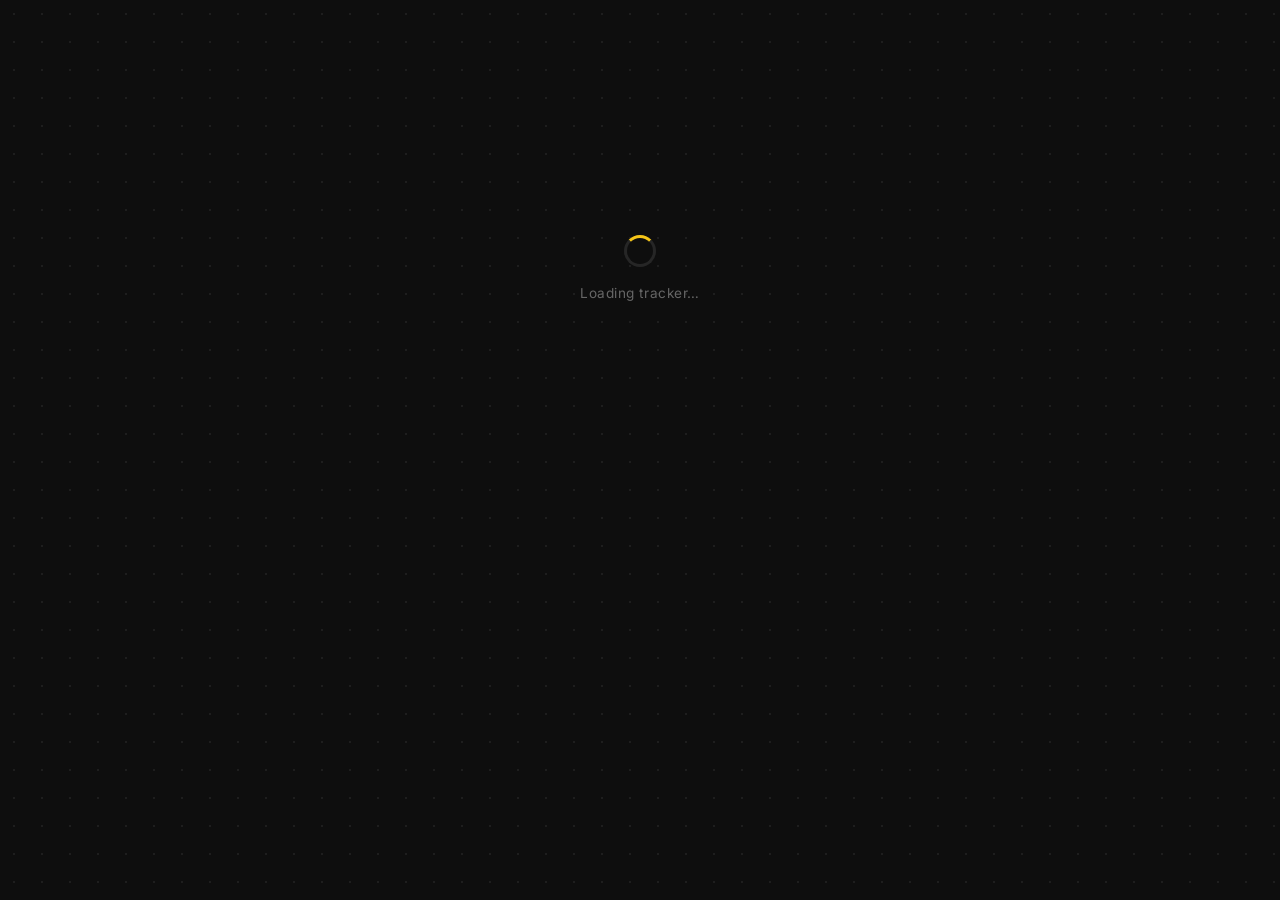
==== commit 8db992c8: "feat: generalize study tracker — TOML syllabus, NDJSON WAL, dynamic CRUD, Docker, export/import - Re" ====
--- a/study-tracker-webapp-boilerplate/public/index.html
+++ b/study-tracker-webapp-boilerplate/public/index.html
@@ -3,98 +3,20 @@
 <head>
   <meta charset="UTF-8">
   <meta name="viewport" content="width=device-width, initial-scale=1.0">
-  <!-- ✏️ CUSTOMIZE: Page title -->
-  <title>7-Day Study Tracker</title>
-  <meta name="description" content="Interactive 7-day study tracker">
+  <title>Study Tracker</title>
+  <meta name="description" content="Interactive study tracker with dynamic syllabus management">
+  <link rel="icon" href="data:image/svg+xml,<svg xmlns='http://www.w3.org/2000/svg' viewBox='0 0 100 100'><text y='.9em' font-size='90'>📚</text></svg>">
   <link rel="preconnect" href="https://fonts.googleapis.com">
   <link rel="preconnect" href="https://fonts.gstatic.com" crossorigin>
   <link href="https://fonts.googleapis.com/css2?family=Inter:wght@300;400;500;600;700;800;900&family=JetBrains+Mono:wght@400;500;600&display=swap" rel="stylesheet">
   <link rel="stylesheet" href="style.css">
 </head>
 <body>
-  <div class="app">
-    <div class="particles" id="particles"></div>
-
-    <header class="header">
-      <div class="header-content">
-        <div class="header-left">
-          <div class="logo">
-            <div class="logo-icon">
-              <svg viewBox="0 0 24 24" fill="none" stroke="currentColor" stroke-width="2">
-                <path d="M12 2L2 7l10 5 10-5-10-5z"/>
-                <path d="M2 17l10 5 10-5"/>
-                <path d="M2 12l10 5 10-5"/>
-              </svg>
-            </div>
-            <div>
-              <!-- ✏️ CUSTOMIZE: title + subtitle -->
-              <h1>Study Tracker</h1>
-              <p class="subtitle">7-Day Sprint</p>
-            </div>
-          </div>
-        </div>
-        <div class="header-right">
-          <div class="header-stat"><span class="stat-label">Overall</span><span class="stat-value" id="overallPercent">0%</span></div>
-          <div class="header-stat"><span class="stat-label">Streak</span><span class="stat-value" id="streakCount">0 🔥</span></div>
-          <div class="header-stat"><span class="stat-label">Hours</span><span class="stat-value" id="totalHours">0h</span></div>
-          <button class="btn-theme" id="themeToggle" title="Toggle theme">
-            <svg class="theme-icon icon-moon" viewBox="0 0 24 24" fill="none" stroke="currentColor" stroke-width="2" width="18" height="18"><path d="M21 12.79A9 9 0 1 1 11.21 3 7 7 0 0 0 21 12.79z"/></svg>
-            <svg class="theme-icon icon-sun" viewBox="0 0 24 24" fill="none" stroke="currentColor" stroke-width="2" width="18" height="18"><circle cx="12" cy="12" r="5"/><line x1="12" y1="1" x2="12" y2="3"/><line x1="12" y1="21" x2="12" y2="23"/><line x1="4.22" y1="4.22" x2="5.64" y2="5.64"/><line x1="18.36" y1="18.36" x2="19.78" y2="19.78"/><line x1="1" y1="12" x2="3" y2="12"/><line x1="21" y1="12" x2="23" y2="12"/><line x1="4.22" y1="19.78" x2="5.64" y2="18.36"/><line x1="18.36" y1="5.64" x2="19.78" y2="4.22"/></svg>
-          </button>
-          <button class="btn-reset" id="resetBtn" title="Reset all progress">
-            <svg viewBox="0 0 24 24" fill="none" stroke="currentColor" stroke-width="2" width="18" height="18"><path d="M3 12a9 9 0 1 0 9-9 9.75 9.75 0 0 0-6.74 2.74L3 8"/><path d="M3 3v5h5"/></svg>
-          </button>
-        </div>
-      </div>
-      <div class="overall-progress"><div class="overall-progress-bar" id="overallBar" style="width: 0%"></div></div>
-    </header>
-
-    <div class="stats-grid">
-      <div class="stat-card"><div class="stat-card-icon tasks-icon"><svg viewBox="0 0 24 24" fill="none" stroke="currentColor" stroke-width="2"><path d="M9 11l3 3L22 4"/><path d="M21 12v7a2 2 0 0 1-2 2H5a2 2 0 0 1-2-2V5a2 2 0 0 1 2-2h11"/></svg></div><div class="stat-card-info"><span class="stat-card-value" id="completedTasks">0 / 0</span><span class="stat-card-label">Tasks Completed</span></div></div>
-      <div class="stat-card"><div class="stat-card-icon time-icon"><svg viewBox="0 0 24 24" fill="none" stroke="currentColor" stroke-width="2"><circle cx="12" cy="12" r="10"/><path d="M12 6v6l4 2"/></svg></div><div class="stat-card-info"><span class="stat-card-value" id="todayHours">0h 0m</span><span class="stat-card-label">Today's Study Time</span></div></div>
-      <div class="stat-card"><div class="stat-card-icon bonus-icon"><svg viewBox="0 0 24 24" fill="none" stroke="currentColor" stroke-width="2"><polygon points="12 2 15.09 8.26 22 9.27 17 14.14 18.18 21.02 12 17.77 5.82 21.02 7 14.14 2 9.27 8.91 8.26 12 2"/></svg></div><div class="stat-card-info"><span class="stat-card-value" id="bonusDone">0 / 0</span><span class="stat-card-label">Bonus Tasks Done</span></div></div>
-      <div class="stat-card"><div class="stat-card-icon days-icon"><svg viewBox="0 0 24 24" fill="none" stroke="currentColor" stroke-width="2"><rect x="3" y="4" width="18" height="18" rx="2" ry="2"/><line x1="16" y1="2" x2="16" y2="6"/><line x1="8" y1="2" x2="8" y2="6"/><line x1="3" y1="10" x2="21" y2="10"/></svg></div><div class="stat-card-info"><span class="stat-card-value" id="daysComplete">0 / 7</span><span class="stat-card-label">Days Completed</span></div></div>
+  <div class="app" id="app">
+    <div class="loading-screen" id="loadingScreen">
+      <div class="loading-spinner"></div>
+      <p class="loading-text">Loading tracker…</p>
     </div>
-
-    <div class="timer-bar">
-      <div class="timer-display"><div class="timer-icon" id="timerPulse"><svg viewBox="0 0 24 24" fill="none" stroke="currentColor" stroke-width="2" width="20" height="20"><circle cx="12" cy="12" r="10"/><path d="M12 6v6l4 2"/></svg></div><span class="timer-time" id="timerDisplay">00:00:00</span><span class="timer-label">Session Timer</span></div>
-      <div class="timer-day-select"><label for="timerDay">Logging to:</label>
-        <!-- ✏️ CUSTOMIZE: match day count -->
-        <select id="timerDay"><option value="1">Day 1</option><option value="2">Day 2</option><option value="3">Day 3</option><option value="4">Day 4</option><option value="5">Day 5</option><option value="6">Day 6</option><option value="7">Day 7</option></select>
-      </div>
-      <div class="timer-controls">
-        <button class="timer-btn start" id="timerStart"><svg viewBox="0 0 24 24" fill="currentColor" width="16" height="16"><polygon points="5 3 19 12 5 21 5 3"/></svg> Start</button>
-        <button class="timer-btn pause" id="timerPause" disabled><svg viewBox="0 0 24 24" fill="currentColor" width="16" height="16"><rect x="6" y="4" width="4" height="16"/><rect x="14" y="4" width="4" height="16"/></svg> Pause</button>
-        <button class="timer-btn stop" id="timerStop" disabled><svg viewBox="0 0 24 24" fill="currentColor" width="16" height="16"><rect x="6" y="6" width="12" height="12" rx="1"/></svg> Save & Stop</button>
-      </div>
-    </div>
-
-    <!-- ✏️ CUSTOMIZE: day pills — one per day, short topic label -->
-    <nav class="day-nav">
-      <button class="day-pill active" data-day="1"><span class="day-pill-number">1</span><span class="day-pill-label">Topic A</span><div class="day-pill-progress"><div class="day-pill-bar" id="dayBar1"></div></div></button>
-      <button class="day-pill" data-day="2"><span class="day-pill-number">2</span><span class="day-pill-label">Topic B</span><div class="day-pill-progress"><div class="day-pill-bar" id="dayBar2"></div></div></button>
-      <button class="day-pill" data-day="3"><span class="day-pill-number">3</span><span class="day-pill-label">Topic C</span><div class="day-pill-progress"><div class="day-pill-bar" id="dayBar3"></div></div></button>
-      <button class="day-pill" data-day="4"><span class="day-pill-number">4</span><span class="day-pill-label">Topic D</span><div class="day-pill-progress"><div class="day-pill-bar" id="dayBar4"></div></div></button>
-      <button class="day-pill" data-day="5"><span class="day-pill-number">5</span><span class="day-pill-label">Topic E</span><div class="day-pill-progress"><div class="day-pill-bar" id="dayBar5"></div></div></button>
-      <button class="day-pill" data-day="6"><span class="day-pill-number">6</span><span class="day-pill-label">Topic F</span><div class="day-pill-progress"><div class="day-pill-bar" id="dayBar6"></div></div></button>
-      <button class="day-pill" data-day="7"><span class="day-pill-number">7</span><span class="day-pill-label">Capstone</span><div class="day-pill-progress"><div class="day-pill-bar" id="dayBar7"></div></div></button>
-    </nav>
-
-    <main class="day-panels" id="dayPanels"></main>
-
-    <section class="journal-section">
-      <h2 class="section-title"><svg viewBox="0 0 24 24" fill="none" stroke="currentColor" stroke-width="2" width="22" height="22"><path d="M12 20h9"/><path d="M16.5 3.5a2.121 2.121 0 0 1 3 3L7 19l-4 1 1-4L16.5 3.5z"/></svg> Daily Journal</h2>
-      <!-- ✏️ CUSTOMIZE: match day count -->
-      <div class="journal-tabs">
-        <button class="journal-tab active" data-jday="1">Day 1</button><button class="journal-tab" data-jday="2">Day 2</button><button class="journal-tab" data-jday="3">Day 3</button><button class="journal-tab" data-jday="4">Day 4</button><button class="journal-tab" data-jday="5">Day 5</button><button class="journal-tab" data-jday="6">Day 6</button><button class="journal-tab" data-jday="7">Day 7</button>
-      </div>
-      <div class="journal-area">
-        <textarea id="journalText" placeholder="What did you learn today? Key takeaways, aha moments..."></textarea>
-        <button class="journal-save" id="journalSave"><svg viewBox="0 0 24 24" fill="none" stroke="currentColor" stroke-width="2" width="16" height="16"><path d="M19 21H5a2 2 0 0 1-2-2V5a2 2 0 0 1 2-2h11l5 5v11a2 2 0 0 1-2 2z"/><polyline points="17 21 17 13 7 13 7 21"/><polyline points="7 3 7 8 15 8"/></svg> Save Note</button>
-      </div>
-    </section>
-
-    <footer class="footer"><p>7-Day Study Tracker · Data saved locally</p></footer>
   </div>
   <script src="app.js"></script>
 </body>
--- a/study-tracker-webapp-boilerplate/public/style.css
+++ b/study-tracker-webapp-boilerplate/public/style.css
@@ -111,9 +111,28 @@
               border-color 0.3s ease;
 }
 
-/* ===== HIDE PARTICLES (replaced by dot grid) ===== */
-.particles {
-  display: none;
+/* ===== LOADING SCREEN ===== */
+.loading-screen {
+  display: flex;
+  flex-direction: column;
+  align-items: center;
+  justify-content: center;
+  min-height: 60vh;
+  gap: 16px;
+}
+.loading-spinner {
+  width: 32px;
+  height: 32px;
+  border: 3px solid var(--border-color);
+  border-top-color: var(--accent);
+  border-radius: 50%;
+  animation: spin 0.8s linear infinite;
+}
+@keyframes spin { to { transform: rotate(360deg); } }
+.loading-text {
+  font-size: 0.85rem;
+  color: var(--text-muted);
+  letter-spacing: 0.04em;
 }
 
 /* ===== APP CONTAINER ===== */
@@ -123,6 +142,145 @@
   max-width: var(--container-max);
   margin: 0 auto;
   padding: 0 24px 60px;
+}
+
+/* ===== INLINE EDITING ===== */
+.editable {
+  cursor: text;
+  border-bottom: 1px dashed transparent;
+  transition: border-color var(--transition), background var(--transition);
+  border-radius: 0;
+  position: relative;
+}
+
+.editable:hover {
+  border-bottom-color: var(--accent);
+  background: var(--accent-dim);
+}
+
+.editable.editing {
+  border-bottom-color: transparent;
+  background: transparent;
+  padding: 0;
+}
+
+.inline-edit-input {
+  width: 100%;
+  padding: 4px 6px;
+  background: var(--bg-surface);
+  border: 1px solid var(--accent);
+  border-radius: var(--radius);
+  color: var(--text-primary);
+  font-family: inherit;
+  font-size: inherit;
+  font-weight: inherit;
+  letter-spacing: inherit;
+  line-height: inherit;
+  outline: none;
+  box-shadow: 0 0 0 2px var(--accent-dim);
+  transition: box-shadow var(--transition);
+}
+
+.inline-edit-input:focus {
+  box-shadow: 0 0 0 3px var(--accent-dim);
+}
+
+.inline-edit-input.multiline {
+  min-height: 48px;
+  resize: vertical;
+}
+
+/* Make h1 input larger */
+h1.editable .inline-edit-input,
+h1.editing .inline-edit-input {
+  font-size: 1.05rem;
+  font-weight: 700;
+}
+
+.subtitle.editable .inline-edit-input,
+.subtitle.editing .inline-edit-input {
+  font-size: 0.7rem;
+  text-transform: uppercase;
+  letter-spacing: 0.04em;
+}
+
+/* Day label tag (editable pill label) */
+.day-label-tag {
+  font-size: 0.72rem;
+  color: var(--text-secondary);
+  padding: 2px 8px;
+  border: 1px solid var(--border-color);
+  border-radius: var(--radius);
+  display: inline-flex;
+  align-items: center;
+  gap: 4px;
+  transition: all var(--transition);
+}
+
+.day-label-tag:hover {
+  border-color: var(--accent);
+  color: var(--accent);
+}
+
+.day-label-tag.editing {
+  border-color: var(--accent);
+}
+
+.day-label-tag .inline-edit-input {
+  font-size: 0.72rem;
+  padding: 1px 4px;
+  min-width: 60px;
+}
+
+/* Footer edit link */
+.footer-edit {
+  cursor: pointer;
+  font-size: 0.65rem;
+  opacity: 0.4;
+  transition: opacity var(--transition);
+}
+
+.footer-edit:hover {
+  opacity: 1;
+}
+
+/* Block title inline editing */
+.block-title.editable {
+  cursor: text;
+}
+
+.block-title.editing {
+  flex: 1;
+}
+
+.block-title .inline-edit-input {
+  font-size: 0.88rem;
+  font-weight: 600;
+  padding: 2px 6px;
+}
+
+/* Task text inline editing */
+.task-text.editable {
+  cursor: text;
+}
+
+.task-text .inline-edit-input {
+  font-size: 0.85rem;
+  line-height: 1.55;
+}
+
+/* Day title inline editing */
+.day-title.editable .inline-edit-input,
+.day-title.editing .inline-edit-input {
+  font-size: 1.25rem;
+  font-weight: 700;
+  letter-spacing: -0.02em;
+}
+
+.day-subtitle.editable .inline-edit-input,
+.day-subtitle.editing .inline-edit-input {
+  font-size: 0.82rem;
+  color: var(--text-muted);
 }
 
 /* ===== HEADER ===== */
@@ -334,7 +492,6 @@
   height: 20px;
 }
 
-/* Remove colored icon backgrounds — monochrome */
 .tasks-icon, .time-icon, .bonus-icon, .days-icon {
   background: none;
   color: var(--text-muted);
@@ -550,6 +707,9 @@
   font-weight: 800;
   font-family: 'JetBrains Mono', monospace;
   transition: color var(--transition);
+  display: flex;
+  align-items: center;
+  justify-content: center;
 }
 
 .day-pill.active .day-pill-number { color: var(--accent); }
@@ -581,6 +741,43 @@
   background: var(--green);
 }
 
+/* Add Day pill */
+.add-day-pill {
+  flex: 0 0 auto;
+  min-width: 80px;
+  border-left: 1px dashed var(--border-hover);
+  color: var(--text-dim);
+}
+.add-day-pill:hover {
+  color: var(--accent);
+  background: var(--accent-dim);
+}
+.add-day-pill .day-pill-number svg {
+  stroke: currentColor;
+}
+.add-day-pill .day-pill-progress { display: none; }
+
+/* Add Day form */
+.add-day-form-panel {
+  margin-top: 16px;
+  background: var(--bg-card);
+  border: 1px solid var(--border-color);
+  border-left: 3px solid var(--accent);
+  padding: 20px;
+  animation: fadeSlideIn 0.2s ease;
+}
+.add-day-form-panel h3 {
+  font-size: 0.85rem;
+  font-weight: 600;
+  margin-bottom: 12px;
+  color: var(--text-primary);
+  text-transform: uppercase;
+  letter-spacing: 0.04em;
+}
+.add-day-form-panel .add-item-input {
+  margin-bottom: 8px;
+}
+
 /* ===== DAY PANELS ===== */
 .day-panels {
   margin-top: 20px;
@@ -638,6 +835,19 @@
   font-family: 'JetBrains Mono', monospace;
 }
 
+.meta-action-btn {
+  background: transparent;
+  border: 1px solid transparent;
+  cursor: pointer;
+  font-size: 0.72rem;
+  padding: 2px 5px;
+  border-radius: var(--radius);
+  transition: all var(--transition);
+  opacity: 0.5;
+}
+.meta-action-btn:hover { opacity: 1; border-color: var(--border-hover); }
+.meta-action-btn.danger:hover { border-color: var(--red); }
+
 /* ===== BLOCK CARDS ===== */
 .block-card {
   background: var(--bg-card);
@@ -691,7 +901,6 @@
   color: var(--text-muted);
 }
 
-/* Uniform badges — monochrome except bonus */
 .badge-morning { border-color: var(--border-color); color: var(--text-muted); }
 .badge-afternoon { border-color: var(--border-color); color: var(--text-muted); }
 .badge-evening { border-color: var(--border-color); color: var(--text-muted); }
@@ -709,6 +918,21 @@
   font-family: 'JetBrains Mono', monospace;
 }
 
+.block-action-btn {
+  background: transparent;
+  border: none;
+  color: var(--text-dim);
+  cursor: pointer;
+  font-size: 1rem;
+  padding: 0 4px;
+  transition: color var(--transition);
+  opacity: 0;
+  line-height: 1;
+}
+.block-header:hover .block-action-btn { opacity: 0.6; }
+.block-action-btn:hover { opacity: 1 !important; }
+.block-action-btn.danger:hover { color: var(--red); }
+
 .block-chevron {
   color: var(--text-dim);
   transition: transform var(--transition);
@@ -726,7 +950,7 @@
 }
 
 .block-card.expanded .block-content {
-  max-height: 2000px;
+  max-height: 5000px;
 }
 
 .block-tasks {
@@ -744,7 +968,8 @@
   padding: 10px 8px;
   border-bottom: 1px solid var(--border-color);
   transition: background var(--transition);
-  cursor: pointer;
+  cursor: default;
+  position: relative;
 }
 
 .task-item:last-child {
@@ -812,6 +1037,29 @@
   text-decoration-color: var(--text-dim);
 }
 
+/* Task actions (edit/delete/comment) */
+.task-actions {
+  display: flex;
+  align-items: center;
+  gap: 4px;
+  flex-shrink: 0;
+  margin-top: 1px;
+}
+
+.task-action-btn {
+  background: transparent;
+  border: none;
+  cursor: pointer;
+  font-size: 0.7rem;
+  padding: 2px 3px;
+  opacity: 0;
+  transition: opacity var(--transition);
+  line-height: 1;
+}
+.task-item:hover .task-action-btn { opacity: 0.5; }
+.task-action-btn:hover { opacity: 1 !important; }
+.task-action-btn.danger:hover { filter: brightness(1.2); }
+
 /* Resource links — minimal, underline style */
 .task-resources {
   display: flex;
@@ -840,159 +1088,6 @@
 .resource-link svg {
   width: 10px;
   height: 10px;
-}
-
-/* ===== JOURNAL ===== */
-.journal-section {
-  margin-top: 40px;
-  background: var(--bg-card);
-  border: 1px solid var(--border-color);
-  padding: 24px;
-  position: relative;
-}
-
-/* F13-style corner markers */
-.journal-section::before,
-.journal-section::after {
-  content: '+';
-  position: absolute;
-  font-family: 'JetBrains Mono', monospace;
-  font-size: 11px;
-  color: var(--text-dim);
-  pointer-events: none;
-  z-index: 2;
-  line-height: 1;
-}
-
-.journal-section::before { top: -16px; left: -2px; }
-.journal-section::after { top: -16px; right: -2px; }
-
-.section-title {
-  display: flex;
-  align-items: center;
-  gap: 8px;
-  font-size: 0.85rem;
-  font-weight: 600;
-  margin-bottom: 16px;
-  color: var(--text-primary);
-  text-transform: uppercase;
-  letter-spacing: 0.06em;
-}
-
-.section-title svg { color: var(--text-muted); }
-
-.journal-tabs {
-  display: flex;
-  gap: 1px;
-  margin-bottom: 14px;
-  background: var(--border-color);
-  border: 1px solid var(--border-color);
-  flex-wrap: wrap;
-}
-
-.journal-tab {
-  padding: 6px 14px;
-  border: none;
-  background: var(--bg-card);
-  color: var(--text-muted);
-  font-family: 'JetBrains Mono', monospace;
-  font-size: 0.75rem;
-  font-weight: 500;
-  cursor: pointer;
-  transition: all var(--transition);
-  flex: 1;
-  text-align: center;
-}
-
-.journal-tab:hover {
-  background: var(--bg-card-hover);
-  color: var(--text-secondary);
-}
-
-.journal-tab.active {
-  background: var(--accent-dim);
-  color: var(--text-primary);
-}
-
-.journal-tab.has-content::after {
-  content: '';
-  display: inline-block;
-  width: 4px;
-  height: 4px;
-  background: var(--accent);
-  border-radius: 50%;
-  margin-left: 5px;
-  vertical-align: middle;
-}
-
-.journal-area {
-  position: relative;
-}
-
-#journalText {
-  width: 100%;
-  min-height: 140px;
-  background: var(--bg-surface);
-  border: 1px solid var(--border-color);
-  border-radius: var(--radius);
-  color: var(--text-primary);
-  font-family: 'Inter', sans-serif;
-  font-size: 0.88rem;
-  line-height: 1.7;
-  padding: 14px;
-  resize: vertical;
-  outline: none;
-  transition: border-color var(--transition);
-}
-
-#journalText:focus {
-  border-color: var(--accent);
-}
-
-#journalText::placeholder {
-  color: var(--text-dim);
-}
-
-.journal-save {
-  display: inline-flex;
-  align-items: center;
-  gap: 6px;
-  margin-top: 10px;
-  padding: 7px 16px;
-  background: var(--accent);
-  border: 1px solid var(--accent);
-  border-radius: var(--radius);
-  color: var(--accent-text);
-  font-family: 'Inter', sans-serif;
-  font-size: 0.8rem;
-  font-weight: 600;
-  cursor: pointer;
-  transition: all var(--transition);
-}
-
-.journal-save:hover {
-  background: var(--accent-hover);
-  border-color: var(--accent-hover);
-}
-
-.journal-save.saved {
-  background: var(--green);
-  border-color: var(--green);
-  color: white;
-}
-
-/* ===== FOOTER ===== */
-.footer {
-  margin-top: 48px;
-  text-align: center;
-  padding: 16px 0;
-  border-top: 1px solid var(--border-color);
-}
-
-.footer p {
-  font-size: 0.7rem;
-  color: var(--text-dim);
-  letter-spacing: 0.02em;
 }
 
 /* ===== CUSTOM RESOURCES ===== */
@@ -1120,12 +1215,212 @@
   color: white;
 }
 
-/* ===== COMMENTS (Google Docs gutter) ===== */
-.task-item {
-  position: relative;
-}
-
-/* Trigger button on each task */
+/* ===== ADD TASK / ADD BLOCK BUTTONS ===== */
+.add-task-row {
+  padding: 6px 8px;
+}
+
+.add-item-btn {
+  display: inline-flex;
+  align-items: center;
+  gap: 6px;
+  font-size: 0.75rem;
+  color: var(--text-dim);
+  background: transparent;
+  border: 1px dashed var(--border-color);
+  border-radius: var(--radius);
+  padding: 6px 14px;
+  cursor: pointer;
+  font-family: 'Inter', sans-serif;
+  font-weight: 500;
+  transition: all var(--transition);
+}
+
+.add-item-btn:hover {
+  color: var(--accent);
+  border-color: var(--accent);
+  background: var(--accent-dim);
+}
+
+.add-task-form,
+.add-block-form {
+  padding: 12px;
+  background: var(--bg-surface);
+  border: 1px solid var(--border-color);
+  border-radius: var(--radius);
+  flex-direction: column;
+  gap: 8px;
+  animation: fadeSlideIn 0.2s ease;
+}
+
+.add-item-input {
+  width: 100%;
+  padding: 8px 12px;
+  background: var(--bg-secondary);
+  border: 1px solid var(--border-color);
+  border-radius: var(--radius);
+  color: var(--text-primary);
+  font-family: 'Inter', sans-serif;
+  font-size: 0.82rem;
+  outline: none;
+  transition: border-color var(--transition);
+  resize: vertical;
+}
+.add-item-input:focus { border-color: var(--accent); }
+.add-item-input::placeholder { color: var(--text-dim); }
+
+.add-item-actions {
+  display: flex;
+  gap: 6px;
+  margin-top: 4px;
+}
+
+.add-block-area {
+  margin-top: 12px;
+}
+
+.add-block-btn {
+  width: 100%;
+  justify-content: center;
+  padding: 10px;
+}
+
+.add-block-options {
+  margin-bottom: 4px;
+}
+
+.add-block-select {
+  width: 100%;
+  padding: 6px 10px;
+  background: var(--bg-secondary);
+  border: 1px solid var(--border-color);
+  border-radius: var(--radius);
+  color: var(--text-primary);
+  font-family: 'Inter', sans-serif;
+  font-size: 0.8rem;
+  outline: none;
+  cursor: pointer;
+}
+.add-block-select:focus { border-color: var(--accent); }
+
+/* ===== INLINE COMMENTS ===== */
+.inline-comments {
+  margin-top: 8px;
+  border: 1px solid var(--border-color);
+  border-left: 3px solid var(--accent);
+  background: var(--bg-surface);
+  border-radius: var(--radius);
+  overflow: hidden;
+}
+
+.comment-item {
+  padding: 8px 12px;
+  border-bottom: 1px solid var(--border-color);
+}
+
+.comment-item:last-child { border-bottom: none; }
+
+.comment-text {
+  font-size: 0.8rem;
+  color: var(--text-primary);
+  line-height: 1.45;
+  margin: 0;
+  white-space: pre-wrap;
+  word-break: break-word;
+}
+
+.comment-meta {
+  display: flex;
+  align-items: center;
+  justify-content: space-between;
+  margin-top: 4px;
+}
+
+.comment-time {
+  font-size: 0.6rem;
+  color: var(--text-dim);
+  font-family: 'JetBrains Mono', monospace;
+}
+
+.comment-delete {
+  font-size: 0.6rem;
+  color: var(--text-dim);
+  background: transparent;
+  border: none;
+  cursor: pointer;
+  font-family: 'Inter', sans-serif;
+  padding: 1px 3px;
+  opacity: 0;
+  transition: all var(--transition);
+}
+
+.comment-item:hover .comment-delete { opacity: 1; }
+.comment-delete:hover { color: var(--red); }
+
+/* Comment compose area */
+.comment-compose {
+  padding: 8px 12px;
+  border-top: 1px solid var(--border-color);
+}
+
+.comment-input {
+  width: 100%;
+  min-height: 36px;
+  max-height: 100px;
+  padding: 6px 8px;
+  background: var(--bg-secondary);
+  border: 1px solid var(--border-color);
+  border-radius: var(--radius);
+  color: var(--text-primary);
+  font-family: 'Inter', sans-serif;
+  font-size: 0.78rem;
+  line-height: 1.45;
+  resize: none;
+  outline: none;
+  transition: border-color var(--transition);
+}
+
+.comment-input:focus { border-color: var(--accent); }
+.comment-input::placeholder { color: var(--text-dim); }
+
+.comment-compose-actions {
+  display: flex;
+  gap: 5px;
+  margin-top: 6px;
+}
+
+.comment-submit,
+.comment-resolve {
+  padding: 4px 10px;
+  border-radius: var(--radius);
+  font-family: 'Inter', sans-serif;
+  font-size: 0.7rem;
+  font-weight: 600;
+  cursor: pointer;
+  transition: all var(--transition);
+  border: 1px solid transparent;
+}
+
+.comment-submit {
+  background: var(--accent);
+  color: var(--accent-text);
+  border-color: var(--accent);
+}
+
+.comment-submit:hover { background: var(--accent-hover); }
+
+.comment-resolve {
+  background: transparent;
+  color: var(--text-muted);
+  border-color: var(--border-color);
+}
+
+.comment-resolve:hover {
+  border-color: var(--green);
+  color: var(--green);
+}
+
+/* Comment trigger button */
 .comment-trigger {
   display: flex;
   align-items: center;
@@ -1190,149 +1485,290 @@
   padding-left: 5px;
 }
 
-/* Right-side comment cards (always visible) */
-.comment-card {
-  position: fixed;
-  width: 260px;
+/* ===== JOURNAL ===== */
+.journal-section {
+  margin-top: 40px;
   background: var(--bg-card);
   border: 1px solid var(--border-color);
+  padding: 24px;
+  position: relative;
+}
+
+/* F13-style corner markers */
+.journal-section::before,
+.journal-section::after {
+  content: '+';
+  position: absolute;
+  font-family: 'JetBrains Mono', monospace;
+  font-size: 11px;
+  color: var(--text-dim);
+  pointer-events: none;
+  z-index: 2;
+  line-height: 1;
+}
+
+.journal-section::before { top: -16px; left: -2px; }
+.journal-section::after { top: -16px; right: -2px; }
+
+.section-title {
+  display: flex;
+  align-items: center;
+  gap: 8px;
+  font-size: 0.85rem;
+  font-weight: 600;
+  margin-bottom: 16px;
+  color: var(--text-primary);
+  text-transform: uppercase;
+  letter-spacing: 0.06em;
+}
+
+.section-title svg { color: var(--text-muted); }
+
+.journal-tabs {
+  display: flex;
+  gap: 1px;
+  margin-bottom: 14px;
+  background: var(--border-color);
+  border: 1px solid var(--border-color);
+  flex-wrap: wrap;
+}
+
+.journal-tab {
+  padding: 6px 14px;
+  border: none;
+  background: var(--bg-card);
+  color: var(--text-muted);
+  font-family: 'JetBrains Mono', monospace;
+  font-size: 0.75rem;
+  font-weight: 500;
+  cursor: pointer;
+  transition: all var(--transition);
+  flex: 1;
+  text-align: center;
+}
+
+.journal-tab:hover {
+  background: var(--bg-card-hover);
+  color: var(--text-secondary);
+}
+
+.journal-tab.active {
+  background: var(--accent-dim);
+  color: var(--text-primary);
+}
+
+.journal-tab.has-content::after {
+  content: '';
+  display: inline-block;
+  width: 4px;
+  height: 4px;
+  background: var(--accent);
+  border-radius: 50%;
+  margin-left: 5px;
+  vertical-align: middle;
+}
+
+.journal-area {
+  position: relative;
+}
+
+#journalText {
+  width: 100%;
+  min-height: 140px;
+  background: var(--bg-surface);
+  border: 1px solid var(--border-color);
+  border-radius: var(--radius);
+  color: var(--text-primary);
+  font-family: 'Inter', sans-serif;
+  font-size: 0.88rem;
+  line-height: 1.7;
+  padding: 14px;
+  resize: vertical;
+  outline: none;
+  transition: border-color var(--transition);
+}
+
+#journalText:focus {
+  border-color: var(--accent);
+}
+
+#journalText::placeholder {
+  color: var(--text-dim);
+}
+
+.journal-save {
+  display: inline-flex;
+  align-items: center;
+  gap: 6px;
+  margin-top: 10px;
+  padding: 7px 16px;
+  background: var(--accent);
+  border: 1px solid var(--accent);
+  border-radius: var(--radius);
+  color: var(--accent-text);
+  font-family: 'Inter', sans-serif;
+  font-size: 0.8rem;
+  font-weight: 600;
+  cursor: pointer;
+  transition: all var(--transition);
+}
+
+.journal-save:hover {
+  background: var(--accent-hover);
+  border-color: var(--accent-hover);
+}
+
+.journal-save.saved {
+  background: var(--green);
+  border-color: var(--green);
+  color: white;
+}
+
+/* ===== EMPTY STATE ===== */
+.empty-state {
+  text-align: center;
+  color: var(--text-muted);
+  padding: 48px 24px;
+  font-size: 0.9rem;
+  border: 1px dashed var(--border-color);
+  border-radius: var(--radius);
+}
+.empty-state strong {
+  color: var(--accent);
+}
+
+/* ===== DATA PANEL (Export / Import) ===== */
+.btn-data {
+  background: transparent;
+  border: 1px solid var(--border-color);
+  color: var(--text-muted);
+  border-radius: var(--radius);
+  padding: 7px;
+  cursor: pointer;
+  transition: all var(--transition);
+  display: flex;
+  align-items: center;
+  justify-content: center;
+}
+
+.btn-data:hover,
+.btn-data.active {
+  border-color: var(--accent);
+  color: var(--accent);
+}
+
+.data-panel {
+  margin-top: 12px;
+  background: var(--bg-card);
+  border: 1px solid var(--border-color);
   border-left: 3px solid var(--accent);
-  z-index: 50;
-  font-family: 'Inter', sans-serif;
-  transition: top 0.15s ease, opacity 0.15s ease;
-  pointer-events: auto;
-  max-height: 360px;
-  display: flex;
-  flex-direction: column;
-}
-
-.comment-card.composing {
-  z-index: 1000;
-  box-shadow: 0 4px 20px rgba(0,0,0,0.12);
-}
-
-[data-theme="light"] .comment-card.composing {
-  box-shadow: 0 4px 20px rgba(0,0,0,0.06);
-}
-
-/* Comment items */
-.comment-list {
-  overflow-y: auto;
+  animation: fadeSlideIn 0.2s ease;
+  overflow: hidden;
+}
+
+.data-panel-content {
+  display: flex;
+  gap: 0;
+}
+
+.data-section {
   flex: 1;
-  min-height: 0;
-}
-
-.comment-item {
-  padding: 8px 12px;
-  border-bottom: 1px solid var(--border-color);
-}
-
-.comment-item:last-child { border-bottom: none; }
-
-.comment-text {
-  font-size: 0.8rem;
-  color: var(--text-primary);
-  line-height: 1.45;
-  margin: 0;
-  white-space: pre-wrap;
-  word-break: break-word;
-}
-
-.comment-meta {
-  display: flex;
-  align-items: center;
-  justify-content: space-between;
-  margin-top: 4px;
-}
-
-.comment-time {
-  font-size: 0.6rem;
-  color: var(--text-dim);
-  font-family: 'JetBrains Mono', monospace;
-}
-
-.comment-delete {
-  font-size: 0.6rem;
-  color: var(--text-dim);
-  background: transparent;
-  border: none;
-  cursor: pointer;
-  font-family: 'Inter', sans-serif;
-  padding: 1px 3px;
-  opacity: 0;
-  transition: all var(--transition);
-}
-
-.comment-item:hover .comment-delete { opacity: 1; }
-.comment-delete:hover { color: var(--red); }
-
-/* Compose area */
-.comment-compose {
-  padding: 8px 12px;
-  border-top: 1px solid var(--border-color);
-  flex-shrink: 0;
-}
-
-.comment-input {
-  width: 100%;
-  min-height: 36px;
-  max-height: 100px;
-  padding: 6px 8px;
+  padding: 16px 20px;
+}
+
+.data-section-title {
+  display: flex;
+  align-items: center;
+  gap: 6px;
+  font-size: 0.72rem;
+  font-weight: 600;
+  color: var(--text-secondary);
+  text-transform: uppercase;
+  letter-spacing: 0.06em;
+  margin-bottom: 10px;
+}
+
+.data-section-title svg {
+  color: var(--text-muted);
+}
+
+.data-buttons {
+  display: flex;
+  gap: 6px;
+  flex-wrap: wrap;
+}
+
+.data-btn {
+  display: flex;
+  align-items: center;
+  gap: 6px;
+  padding: 7px 14px;
   background: var(--bg-surface);
   border: 1px solid var(--border-color);
   border-radius: var(--radius);
   color: var(--text-primary);
   font-family: 'Inter', sans-serif;
   font-size: 0.78rem;
-  line-height: 1.45;
-  resize: none;
-  outline: none;
-  transition: border-color var(--transition);
-}
-
-.comment-input:focus { border-color: var(--accent); }
-.comment-input::placeholder { color: var(--text-dim); }
-
-.comment-compose-actions {
-  display: flex;
-  gap: 5px;
-  margin-top: 6px;
-}
-
-.comment-submit,
-.comment-resolve {
-  padding: 4px 10px;
-  border-radius: var(--radius);
-  font-family: 'Inter', sans-serif;
+  font-weight: 500;
+  cursor: pointer;
+  transition: all var(--transition);
+}
+
+.data-btn:hover {
+  border-color: var(--accent);
+  background: var(--accent-dim);
+}
+
+.data-btn-icon {
+  font-size: 0.85rem;
+}
+
+.data-btn-text {
+  display: flex;
+  align-items: baseline;
+  gap: 3px;
+}
+
+.data-btn-text small {
+  font-size: 0.62rem;
+  color: var(--text-muted);
+  font-family: 'JetBrains Mono', monospace;
+}
+
+.import-btn {
+  border-style: dashed;
+}
+
+.import-btn:hover {
+  border-style: solid;
+}
+
+.data-divider {
+  width: 1px;
+  background: var(--border-color);
+  align-self: stretch;
+  flex-shrink: 0;
+}
+
+.data-hint {
+  font-size: 0.65rem;
+  color: var(--text-dim);
+  margin-top: 8px;
+  line-height: 1.4;
+}
+
+/* ===== FOOTER ===== */
+.footer {
+  margin-top: 48px;
+  text-align: center;
+  padding: 16px 0;
+  border-top: 1px solid var(--border-color);
+}
+
+.footer p {
   font-size: 0.7rem;
-  font-weight: 600;
-  cursor: pointer;
-  transition: all var(--transition);
-  border: 1px solid transparent;
-}
-
-.comment-submit {
-  background: var(--accent);
-  color: var(--accent-text);
-  border-color: var(--accent);
-}
-
-.comment-submit:hover { background: var(--accent-hover); }
-
-.comment-resolve {
-  background: transparent;
-  color: var(--text-muted);
-  border-color: var(--border-color);
-}
-
-.comment-resolve:hover {
-  border-color: var(--green);
-  color: var(--green);
-}
-
-/* Hide gutter on narrow screens */
-@media (max-width: 1300px) {
-  .comment-card { display: none !important; }
+  color: var(--text-dim);
+  letter-spacing: 0.02em;
 }
 
 /* ===== CONFETTI ===== */
